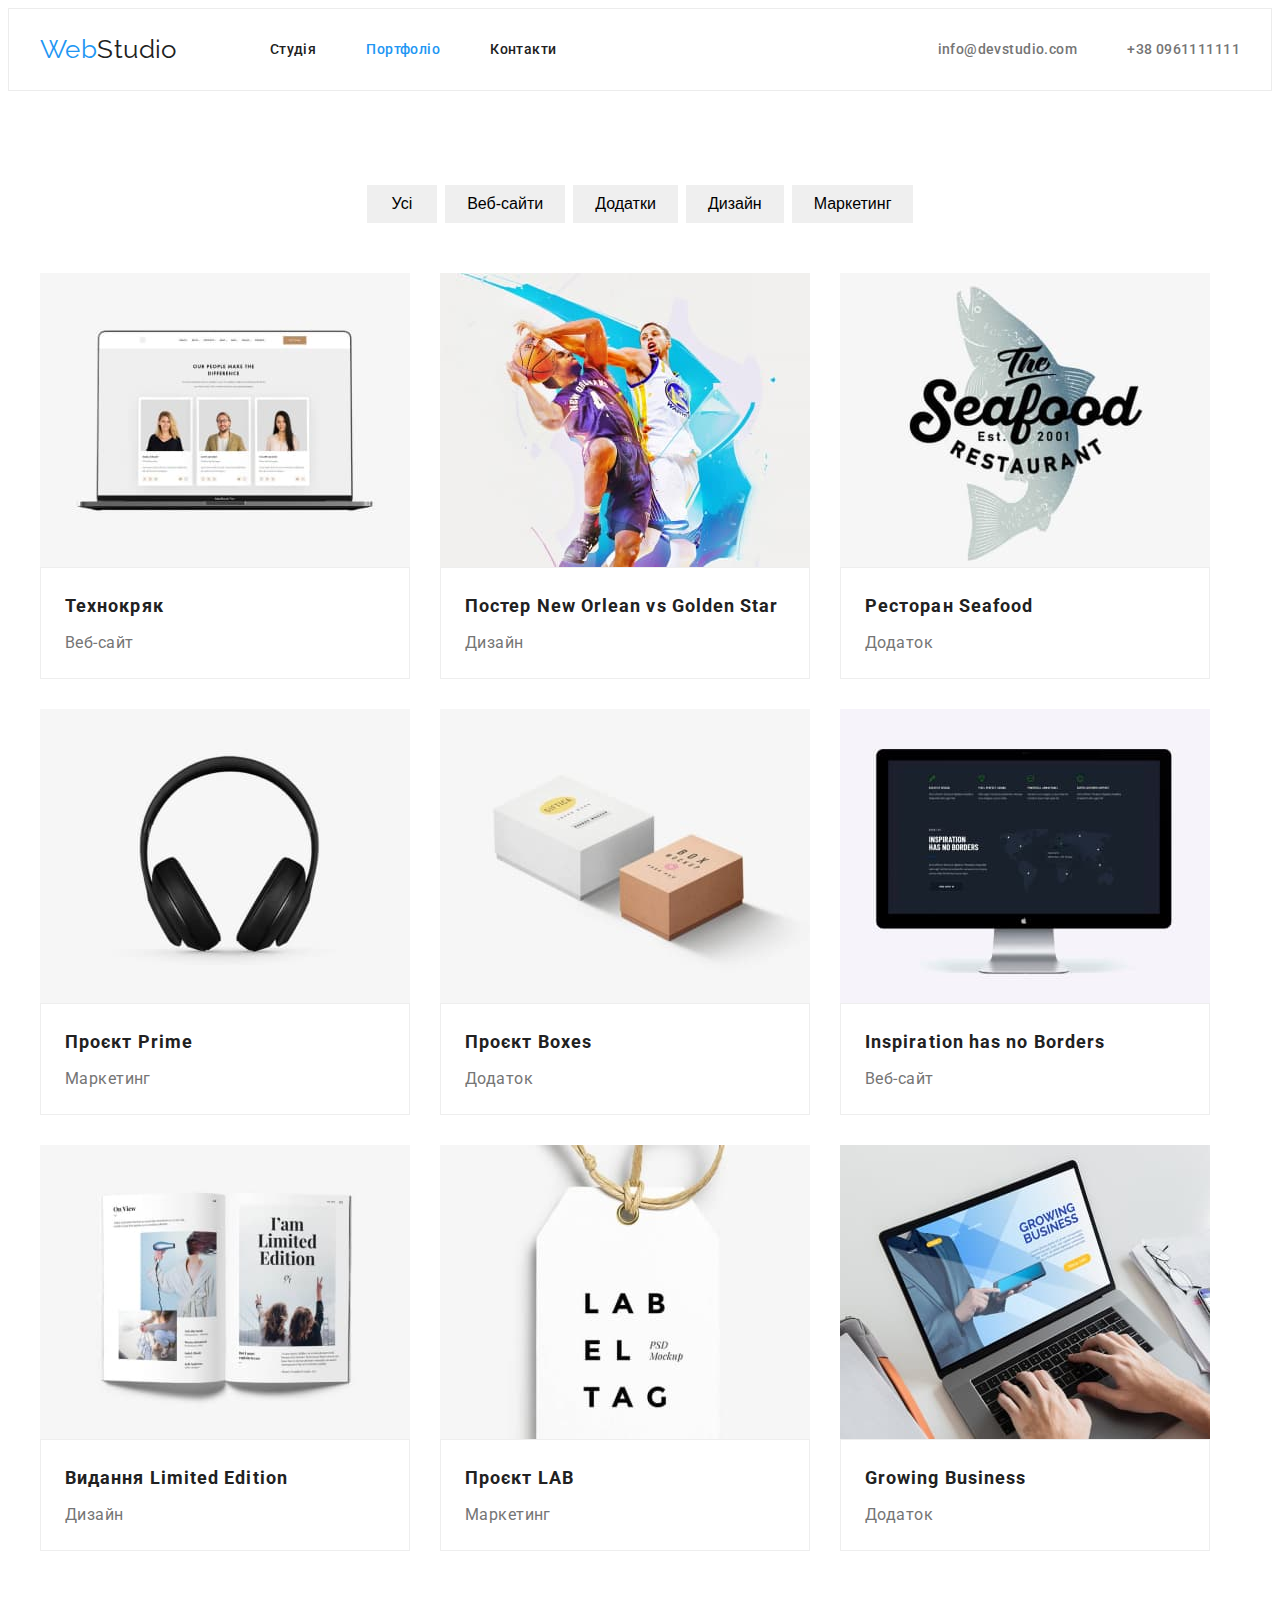
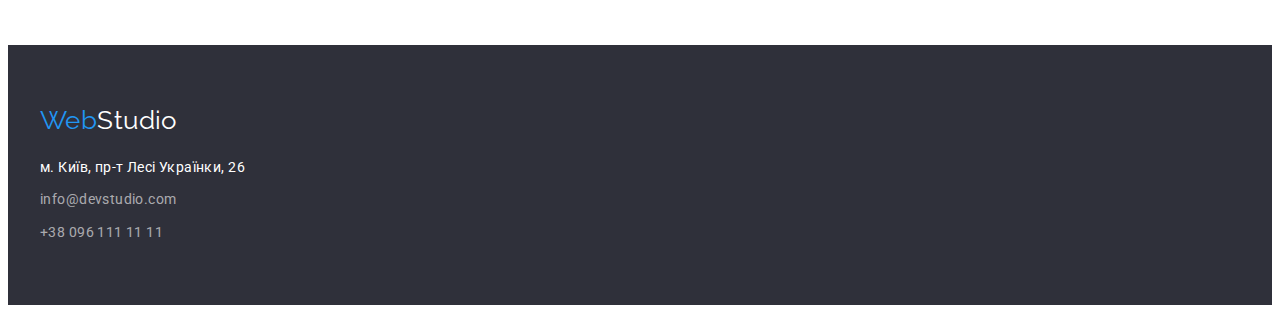
==== portfolio.html @ eb2e236a "initial commit" ====
<!DOCTYPE html>
<html lang="uk">

<head>
    <meta charset="UTF-8">
    <meta http-equiv="X-UA-Compatible" content="IE=edge">
    <meta name="viewport" content="width=device-width, initial-scale=1.0">
    <title>Портфоліо</title>
    <link rel="preconnect" href="https://fonts.googleapis.com">
    <link rel="preconnect" href="https://fonts.gstatic.com" crossorigin>
    <link
        href="https://fonts.googleapis.com/css2?family=Raleway:wght@700&family=Roboto:wght@400;500;700;900&display=swap"
        rel="stylesheet">
    <link rel="stylesheet"
        href="https://cdnjs.cloudflare.com/ajax/libs/modern-normalize/1.1.0/modern-normalize.min.css"
        integrity="sha512-wpPYUAdjBVSE4KJnH1VR1HeZfpl1ub8YT/NKx4PuQ5NmX2tKuGu6U/JRp5y+Y8XG2tV+wKQpNHVUX03MfMFn9Q=="
        crossorigin="anonymous" referrerpolicy="no-referrer" />
    <link rel="stylesheet" href="/css/styles.css" />
</head>

<body>

    <header class="header">
        <div class="container header-container">
            <nav class="navigations">
                <a class="logo-header link" href="./index.html"> <span
                        class="logo-accent link">Web</span>Studio</a>
                <ul class="site-nav list">
                    <li class="item"><a class="nav-link link "
                            href="./index.html">Студія</a>
                    </li>
                    <li class="item"><a class="nav-link link current"
                            href="./portfolio.html">Портфоліо</a>
                    </li>
                    <li class="item"><a class="nav-link link"
                            href="">Контакти</a>
                    </li>
                </ul>
            </nav>

            <ul class="contactlist list">
                <li class="item"><a class="contact-link-header link"
                        href="mailto:info@devstudio.com">info@devstudio.com</a>
                </li>
                <li class="item"><a class="contact-link-header link"
                        href="tel:+380961111111">+38
                        0961111111</a></li>
            </ul>
        </div>
    </header>



    <main>

        <section class="section portfolio">
            <div class="container">
                <h1 class="visually-hidden">Портфоліо</h1>
                <ul class="list-buttons list">
                    <li class="item"><button class="filter-btn btn-all"
                            type="button">Усі</button></li>
                    <li class="item"><button class="filter-btn"
                            type="button">Веб-сайти</button>
                    </li>
                    <li class="item"><button class="filter-btn"
                            type="button">Додатки</button>
                    </li>
                    <li class="item"><button class="filter-btn"
                            type="button">Дизайн</button>
                    </li>
                    <li class="item"><button class="filter-btn"
                            type="button">Маркетинг</button>
                    </li>
                </ul>



                <ul class="portfolio-cards list">
                    <li class="portfolio-item">
                        <img src="./images/tehnokryak.jpg" Width="370"
                            alt="приклад сайту">
                        <div class="portfolio-card">
                            <h2 class="portfolio-title">Технокряк</h2>
                            <P class="portfolio-text">Веб-сайт</P>
                        </div>
                    </li>
                    <li class="portfolio-item">
                        <img src="./images/basketball.jpg" Width="370"
                            alt="приклад дизайну">
                        <div class="portfolio-card">
                            <h2 class="portfolio-title">Постер New Orlean vs
                                Golden
                                Star
                            </h2>
                            <P class="portfolio-text">Дизайн</P>
                        </div>
                    </li>
                    <li class="portfolio-item">
                        <img src="./images/seafood.jpg" Width="370"
                            alt="приклад додатку">
                        <div class="portfolio-card">
                            <h2 class="portfolio-title">Ресторан Seafood</h2>
                            <P class="portfolio-text">Додаток</P>
                        </div>
                    </li>
                    <li class="portfolio-item">
                        <img src="./images/project-prime.jpg" Width="370"
                            alt="приклад маркетингу">
                        <div class="portfolio-card">
                            <h2 class="portfolio-title">Проєкт Prime</h2>
                            <P class="portfolio-text">Маркетинг</P>
                        </div>
                    </li>
                    <li class="portfolio-item">
                        <img src="./images/project-boxes.jpg" Width="370"
                            alt="приклад додатку">
                        <div class="portfolio-card">
                            <h2 class="portfolio-title">Проєкт Boxes</h2>
                            <P class="portfolio-text">Додаток</P>
                        </div>
                    </li>
                    <li class="portfolio-item">
                        <img src="./images/inspiration.jpg" Width="370"
                            alt="приклад вебсайту">
                        <div class="portfolio-card">
                            <h2 class="portfolio-title">Inspiration has no
                                Borders
                            </h2>
                            <P class="portfolio-text">Веб-сайт</P>
                        </div>
                    </li>
                    <li class="portfolio-item">
                        <img src="./images/limited.jpg" Width="370"
                            alt="приклад дизайну">
                        <div class="portfolio-card">
                            <h2 class="portfolio-title">Видання Limited Edition
                            </h2>
                            <P class="portfolio-text">Дизайн</P>
                        </div>
                    </li>
                    <li class="portfolio-item">
                        <img src="./images/lab.jpg" Width="370"
                            alt="приклад проєкту">
                        <div class="portfolio-card">
                            <h2 class="portfolio-title">Проєкт LAB</h2>
                            <P class="portfolio-text">Маркетинг</P>
                        </div>
                    </li>
                    <li class="portfolio-item">
                        <img src="./images/growing.jpg" Width="370"
                            alt="приклад додатку">
                        <div class="portfolio-card">
                            <h2 class="portfolio-title">Growing Business</h2>
                            <P class="portfolio-text">Додаток</P>
                        </div>
                    </li>
                </ul>
            </div>
        </section>
    </main>

    <footer class="footer">
        <div class="container">
            <a class="logo-accent link" href="./index.html">Web<span
                    class="logo-footer">Studio</span></a>
            <a class="footer-adress link"
                href="https://goo.gl/maps/vgMvrfZ8H3LoSUB27" target="_blank"
                rel="noopener noreferrer">м. Київ, пр-т Лесі Українки,
                26</a>
            <ul class="footer-list list">
                <li class="footer-item"><a class="contactlink-footer link"
                        href="mailto:info@devstudio.com">info@devstudio.com</a>
                </li>
                <li class="footer-item"><a class="contactlink-footer link"
                        href="tel:+380961111111">+38 096
                        111 11 11</a></li>
            </ul>
        </div>
    </footer>


</body>

</html>
---- css/styles.css ----
:root {
    --main-color: #212121;
    --secondary-color: #757575;
    --accent-color: #2196F3;
    --white-color: #FFFFFF;
    --background-color: #F5F5F5;
}

p,
h1,
h2,
h3,
h4,
h5,
h6 {
    margin: 0;
    padding-left: 0;
}

ul,
ol {
    margin: 0;
    padding-left: 0;
}

img {
    display: block;
    max-width: 100%;
    height: auto;
}

body {
    font-family: 'Roboto', sans-serif;
    font-size: 14px;
    letter-spacing: 0.03em;
    color: var(--main-color);
    background-color: var(--white-color);
}



.list {
    list-style: none;

}

.link {
    text-decoration: none;
}


.container {
    width: 1200px;
    padding: 0 15px;
    margin: 0 auto;
}

.section {
    padding-top: 94px;
    padding-bottom: 94px;
}

.section-title {
    text-align: center;
    font-size: 36px;
    line-height: 1.16;
    margin-bottom: 50px;
}

.site-nav .current {
    color: var(--accent-color);
}

.site-nav .link:hover,
.site-nav .link:focus {
    color: var(--accent-color);
}

.contactlink-header:hover,
.contactlink-header:focus {
    color: var(--accent-color);
}

.contactlink-footer:hover,
.contactlink-footer:focus {
    color: var(--accent-color);
}


/* Logo */

.logo-header {
    font-family: 'Raleway', sans-serif;
    font-size: 26px;
    line-height: 1.19;
    color: var(--main-color);
}

.logo-accent {
    font-family: 'Raleway', sans-serif;
    font-size: 26px;
    line-height: 1.19;
    color: var(--accent-color);
}


.logo-footer {

    color: var(--white-color);
}




/* Navigation*/

.navigations {
    display: flex;
    align-items: center;
}

.header-container {
    display: flex;
    align-items: center;
}

.header {
    padding: 25px 0;
    background-color: var(--white-color);
    border: 1px solid #ECECEC;
}

.site-nav {
    display: flex;
    justify-content: center;
    margin-left: 93px;
}

.site-nav .item {
    margin-right: 50px;

}

.site-nav .item:last-child {
    margin: 0;
}

.contactlist {
    display: flex;
    margin-left: auto;
}

.contactlist .item+.item {
    margin-left: 50px;
}

.nav-link {
    font-weight: 500;
    line-height: 1.14;
    color: var(--main-color);
    padding-top: 10px;
    padding-bottom: 10px;
}


.contact-link-header {
    font-weight: 500;
    line-height: 1.14;
    color: var(--secondary-color);
}

/* footer*/



.footer {
    padding-top: 60px;
    padding-bottom: 60px;
    background-color: #2F303A;

}

.footer-adress {
    display: block;
    margin-top: 20px;

    font-style: normal;
    line-height: 1.71;
    color: var(--white-color);
}

.footer-item:last-child {
    margin-top: 9px;
}

.footer-list {
    margin-top: 9px;
}




.contactlink-footer {
    line-height: 1.71;
    color: rgba(255, 255, 255, 0.6);

}


/* Hero */

.hero {
    padding-top: 200px;
    padding-bottom: 200px;
    text-align: center;
    background-color: #2F303A;
}


.hero-title {
    width: 696px;
    margin: 0 auto 30px;
    font-weight: 900;
    font-size: 44px;
    line-height: 1.36;
    letter-spacing: 0.06em;
    text-transform: uppercase;
    color: var(--white-color);
}

.hero-button {
    width: 216px;
    height: 50px;
    font-weight: 700;
    font-size: 16px;
    line-height: 1.87;
    cursor: pointer;
    border: none;
    color: var(--white-color);
    background-color: var(--accent-color);
}

.hero-button:focus,
.hero-button:hover {
    background-color: #188CE8
}

/* features */


.features-list {
    display: flex;

}


.features-list .item {
    max-width: 270px;
    margin-right: 30px;

}

.features-list .item:last-child {
    margin: 0;
}


.features-title {
    font-size: 14px;
    line-height: 1.14;
    text-transform: uppercase;
}

.features-text {
    margin-top: 10px;
    line-height: 1.71;
    color: var(--secondary-color);
}

/* About */

.about {
    padding-top: 0;
}

.about-list {
    display: flex;
}

.about-list .item {
    margin-right: 30px;
}

.about-list .item:last-child {
    margin: 0;
}

/* Section Team */

.team {
    background-color: #F5F4FA;
}



.team-list {
    display: flex;
}

.team-list .item {
    margin-right: 30px;
    background-color: var(--white-color);
    box-shadow: 0px 1px 3px rgba(0, 0, 0, 0.12), 0px 1px 1px rgba(0, 0, 0, 0.14), 0px 2px 1px rgba(0, 0, 0, 0.2);
    border-radius: 0px 0px 4px 4px;

}

.team-list .item:last-child {
    margin: 0;
}



.team-card {
    padding-top: 30px;
    padding-bottom: 30px;
    max-width: 270px;
    border: 1px solid #EEEEEE;
    box-shadow: 0px 1px 3px rgba(0, 0, 0, 0.12), 0px 1px 1px rgba(0, 0, 0, 0.14), 0px 2px 1px rgba(0, 0, 0, 0.2);
    border-radius: 0px 0px 4px 4px;

}

.team-name {
    font-weight: 500;
    font-size: 16px;
    line-height: 1.18;
    text-align: center;
}

.proffesion-text {
    margin-top: 10px;
    font-size: 16px;
    line-height: 1.18;
    text-align: center;
    color: var(--secondary-color);
}


/* Portfolio */



.portfolio-cards {
    display: flex;
    flex-wrap: wrap;
}

.portfolio-card {
    padding: 20px 24px;
    border: 1px solid #EEEEEE;

}

.portfolio-item {
    margin-right: 30px;
    margin-bottom: 30px;
}

.portfolio-item:nth-child(3n) {
    margin-right: 0;
}

.portfolio-item:nth-last-child(-n+3) {
    margin-bottom: 0;
}

.list-buttons {
    display: flex;
    justify-content: center;
    margin-bottom: 50px;
}

.list-buttons .item:nth-child(-n +4) {
    margin-right: 8px;
}

.filter-btn {
    padding: 6px 22px;
    font-weight: 500;
    font-size: 16px;
    line-height: 1.62;
    cursor: pointer;
    border: none;
}

.btn-all {
    padding: 6px 25px;
}

.filter-btn:hover,
.filter-btn:focus {
    color: var(--white-color);
    background-color: var(--accent-color);
}

.portfolio-title {
    font-size: 18px;
    line-height: 2;
    letter-spacing: 0.06em;
}


.portfolio-text {
    margin-top: 4px;
    font-size: 16px;
    line-height: 1.87;
    color: var(--secondary-color);
}

.visually-hidden {
    position: absolute;
    white-space: nowrap;
    width: 1px;
    height: 1px;
    overflow: hidden;
    border: 0;
    padding: 0;
    clip: rect(0 0 0 0);
    clip-path: inset(50%);
    margin: -1px;
}
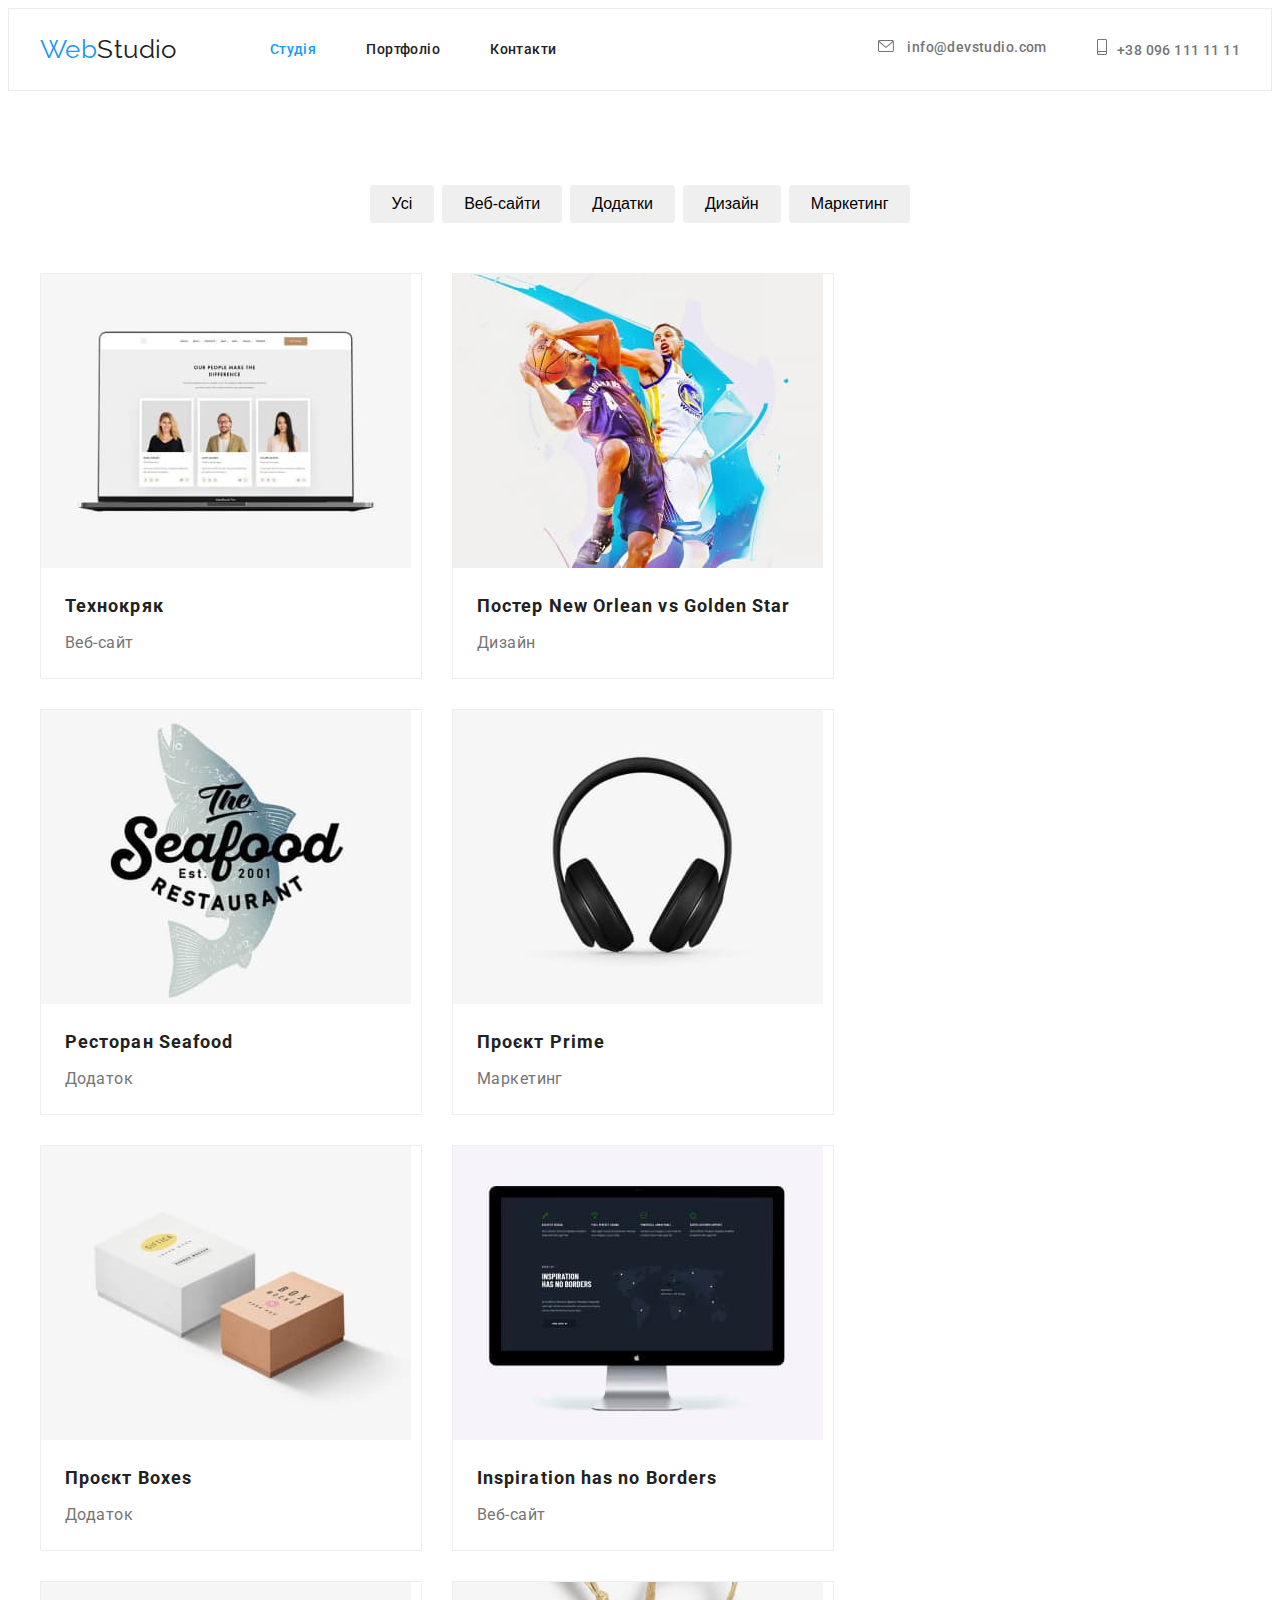
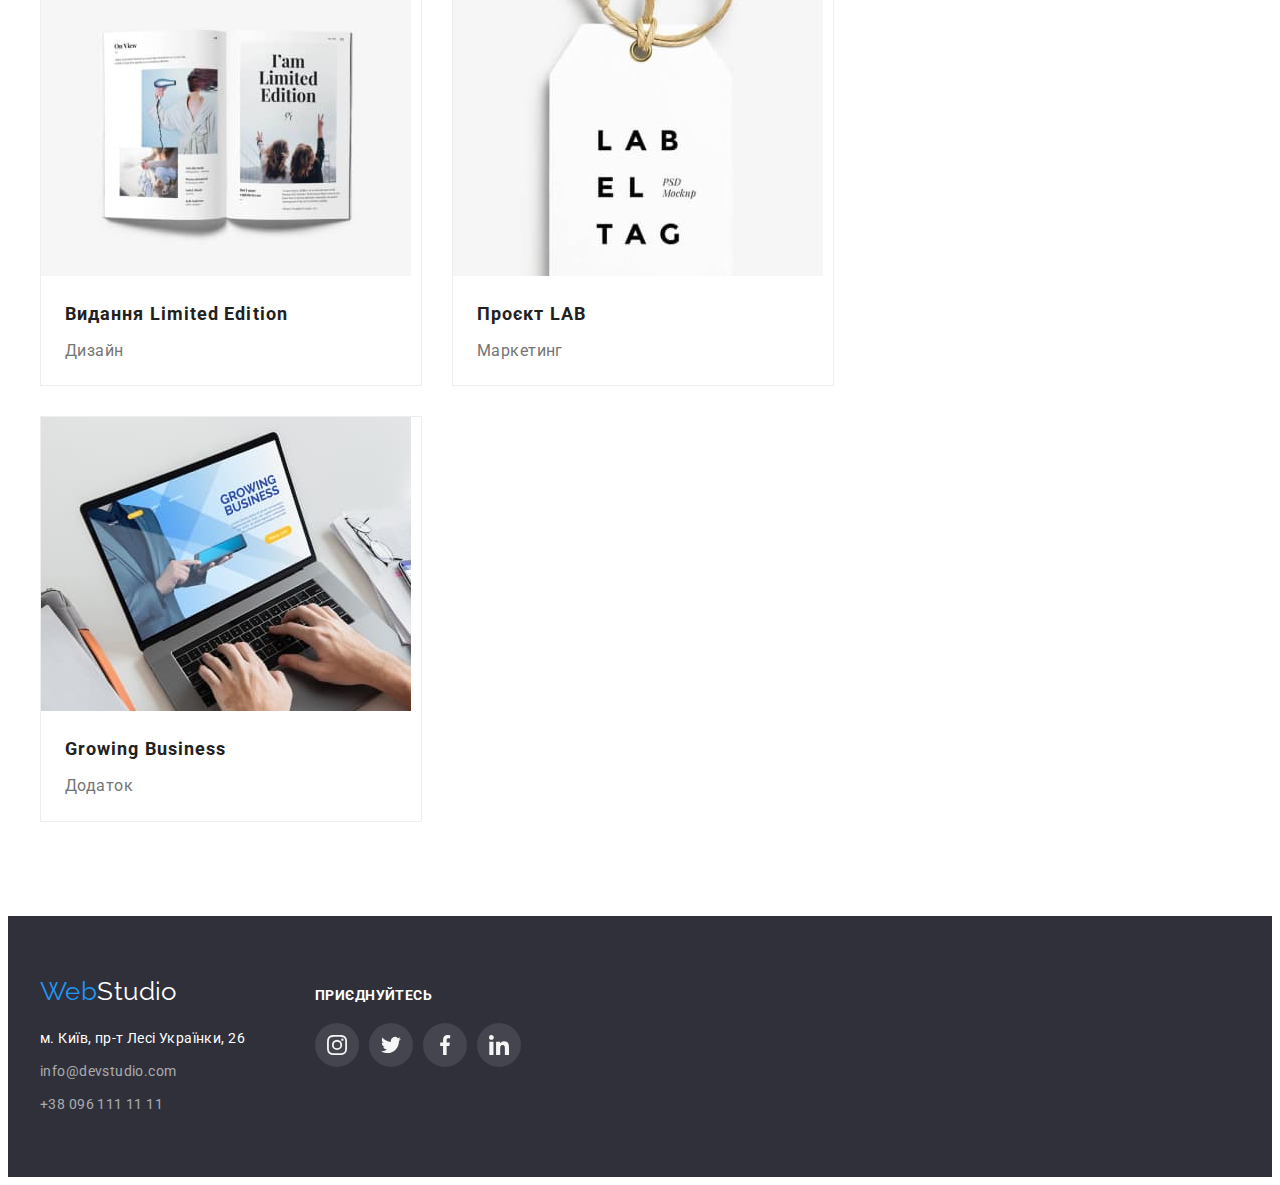
==== commit 3aacd8a1: "hw 04 compled" ====
--- a/portfolio.html
+++ b/portfolio.html
@@ -15,7 +15,7 @@
         href="https://cdnjs.cloudflare.com/ajax/libs/modern-normalize/1.1.0/modern-normalize.min.css"
         integrity="sha512-wpPYUAdjBVSE4KJnH1VR1HeZfpl1ub8YT/NKx4PuQ5NmX2tKuGu6U/JRp5y+Y8XG2tV+wKQpNHVUX03MfMFn9Q=="
         crossorigin="anonymous" referrerpolicy="no-referrer" />
-    <link rel="stylesheet" href="/css/styles.css" />
+    <link rel="stylesheet" href="./css/styles.css" />
 </head>
 
 <body>
@@ -23,28 +23,44 @@
     <header class="header">
         <div class="container header-container">
             <nav class="navigations">
+
                 <a class="logo-header link" href="./index.html"> <span
                         class="logo-accent link">Web</span>Studio</a>
+
                 <ul class="site-nav list">
-                    <li class="item"><a class="nav-link link "
+
+                    <li class="item"><a class="nav-link link current"
                             href="./index.html">Студія</a>
                     </li>
-                    <li class="item"><a class="nav-link link current"
+
+                    <li class="item"><a class="nav-link link"
                             href="./portfolio.html">Портфоліо</a>
                     </li>
+
                     <li class="item"><a class="nav-link link"
                             href="">Контакти</a>
                     </li>
-                </ul>
+
+                </ul>
+
             </nav>
 
             <ul class="contactlist list">
+
                 <li class="item"><a class="contact-link-header link"
-                        href="mailto:info@devstudio.com">info@devstudio.com</a>
-                </li>
+                        href="mailto:info@devstudio.com"> <svg
+                            class="header-icon" height="12" width="16">
+                            <use href="./images/symbol-defs.svg#icon-envelope">
+                            </use>
+                        </svg>
+                        info@devstudio.com</a></li>
                 <li class="item"><a class="contact-link-header link"
-                        href="tel:+380961111111">+38
-                        0961111111</a></li>
+                        href="tel:+380961111111"> <svg class="header-icon"
+                            width="10" height="16">
+                            <use
+                                href="./images/symbol-defs.svg#icon-smartphone">
+                            </use>
+                        </svg>+38 096 111 11 11</a></li>
             </ul>
         </div>
     </header>
@@ -77,82 +93,102 @@
 
                 <ul class="portfolio-cards list">
                     <li class="portfolio-item">
-                        <img src="./images/tehnokryak.jpg" Width="370"
-                            alt="приклад сайту">
-                        <div class="portfolio-card">
-                            <h2 class="portfolio-title">Технокряк</h2>
-                            <P class="portfolio-text">Веб-сайт</P>
-                        </div>
-                    </li>
-                    <li class="portfolio-item">
-                        <img src="./images/basketball.jpg" Width="370"
-                            alt="приклад дизайну">
-                        <div class="portfolio-card">
-                            <h2 class="portfolio-title">Постер New Orlean vs
-                                Golden
-                                Star
-                            </h2>
-                            <P class="portfolio-text">Дизайн</P>
-                        </div>
-                    </li>
-                    <li class="portfolio-item">
-                        <img src="./images/seafood.jpg" Width="370"
-                            alt="приклад додатку">
-                        <div class="portfolio-card">
-                            <h2 class="portfolio-title">Ресторан Seafood</h2>
-                            <P class="portfolio-text">Додаток</P>
-                        </div>
-                    </li>
-                    <li class="portfolio-item">
-                        <img src="./images/project-prime.jpg" Width="370"
-                            alt="приклад маркетингу">
-                        <div class="portfolio-card">
-                            <h2 class="portfolio-title">Проєкт Prime</h2>
-                            <P class="portfolio-text">Маркетинг</P>
-                        </div>
-                    </li>
-                    <li class="portfolio-item">
-                        <img src="./images/project-boxes.jpg" Width="370"
-                            alt="приклад додатку">
-                        <div class="portfolio-card">
-                            <h2 class="portfolio-title">Проєкт Boxes</h2>
-                            <P class="portfolio-text">Додаток</P>
-                        </div>
-                    </li>
-                    <li class="portfolio-item">
-                        <img src="./images/inspiration.jpg" Width="370"
-                            alt="приклад вебсайту">
-                        <div class="portfolio-card">
-                            <h2 class="portfolio-title">Inspiration has no
-                                Borders
-                            </h2>
-                            <P class="portfolio-text">Веб-сайт</P>
-                        </div>
-                    </li>
-                    <li class="portfolio-item">
-                        <img src="./images/limited.jpg" Width="370"
-                            alt="приклад дизайну">
-                        <div class="portfolio-card">
-                            <h2 class="portfolio-title">Видання Limited Edition
-                            </h2>
-                            <P class="portfolio-text">Дизайн</P>
-                        </div>
-                    </li>
-                    <li class="portfolio-item">
-                        <img src="./images/lab.jpg" Width="370"
-                            alt="приклад проєкту">
-                        <div class="portfolio-card">
-                            <h2 class="portfolio-title">Проєкт LAB</h2>
-                            <P class="portfolio-text">Маркетинг</P>
-                        </div>
-                    </li>
-                    <li class="portfolio-item">
-                        <img src="./images/growing.jpg" Width="370"
-                            alt="приклад додатку">
-                        <div class="portfolio-card">
-                            <h2 class="portfolio-title">Growing Business</h2>
-                            <P class="portfolio-text">Додаток</P>
-                        </div>
+                        <a class="portfolio-link link" href="#">
+                            <img src="./images/tehnokryak.jpg" Width="370"
+                                alt="приклад сайту">
+                            <div class="portfolio-card">
+                                <h2 class="portfolio-title">Технокряк</h2>
+                                <P class="portfolio-text">Веб-сайт</P>
+                            </div>
+                        </a>
+                    </li>
+                    <li class="portfolio-item">
+                        <a class="portfolio-link link" href="">
+                            <img src="./images/basketball.jpg" Width="370"
+                                alt="приклад дизайну">
+                            <div class="portfolio-card">
+                                <h2 class="portfolio-title">Постер New Orlean vs
+                                    Golden Star
+                                </h2>
+                                <P class="portfolio-text">Дизайн</P>
+                            </div>
+                        </a>
+                    </li>
+                    <li class="portfolio-item">
+                        <a class="portfolio-link link" href="">
+                            <img src="./images/seafood.jpg" Width="370"
+                                alt="приклад додатку">
+                            <div class="portfolio-card">
+                                <h2 class="portfolio-title">Ресторан Seafood
+                                </h2>
+                                <P class="portfolio-text">Додаток</P>
+                            </div>
+                        </a>
+                    </li>
+                    <li class="portfolio-item">
+                        <a class="portfolio-link link" href="">
+                            <img src="./images/project-prime.jpg" Width="370"
+                                alt="приклад маркетингу">
+                            <div class="portfolio-card">
+                                <h2 class="portfolio-title">Проєкт Prime</h2>
+                                <P class="portfolio-text">Маркетинг</P>
+                            </div>
+                        </a>
+                    </li>
+                    <li class="portfolio-item">
+                        <a class="portfolio-link link" href="">
+                            <img src="./images/project-boxes.jpg" Width="370"
+                                alt="приклад додатку">
+                            <div class="portfolio-card">
+                                <h2 class="portfolio-title">Проєкт Boxes</h2>
+                                <P class="portfolio-text">Додаток</P>
+                            </div>
+                        </a>
+                    </li>
+                    <li class="portfolio-item">
+                        <a class="portfolio-link link" href="">
+                            <img src="./images/inspiration.jpg" Width="370"
+                                alt="приклад вебсайту">
+                            <div class="portfolio-card">
+                                <h2 class="portfolio-title">Inspiration has no
+                                    Borders
+                                </h2>
+                                <P class="portfolio-text">Веб-сайт</P>
+                            </div>
+                        </a>
+                    </li>
+                    <li class="portfolio-item">
+                        <a class="portfolio-link link" href="">
+                            <img src="./images/limited.jpg" Width="370"
+                                alt="приклад дизайну">
+                            <div class="portfolio-card">
+                                <h2 class="portfolio-title">Видання Limited
+                                    Edition
+                                </h2>
+                                <P class="portfolio-text">Дизайн</P>
+                            </div>
+                        </a>
+                    </li>
+                    <li class="portfolio-item">
+                        <a class="portfolio-link link" href="">
+                            <img src="./images/lab.jpg" Width="370"
+                                alt="приклад проєкту">
+                            <div class="portfolio-card">
+                                <h2 class="portfolio-title">Проєкт LAB</h2>
+                                <P class="portfolio-text">Маркетинг</P>
+                            </div>
+                        </a>
+                    </li>
+                    <li class="portfolio-item">
+                        <a class="portfolio-link link" href="">
+                            <img src="./images/growing.jpg" Width="370"
+                                alt="приклад додатку">
+                            <div class="portfolio-card">
+                                <h2 class="portfolio-title">Growing Business
+                                </h2>
+                                <P class="portfolio-text">Додаток</P>
+                            </div>
+                        </a>
                     </li>
                 </ul>
             </div>
@@ -160,22 +196,70 @@
     </main>
 
     <footer class="footer">
-        <div class="container">
-            <a class="logo-accent link" href="./index.html">Web<span
-                    class="logo-footer">Studio</span></a>
-            <a class="footer-adress link"
-                href="https://goo.gl/maps/vgMvrfZ8H3LoSUB27" target="_blank"
-                rel="noopener noreferrer">м. Київ, пр-т Лесі Українки,
-                26</a>
-            <ul class="footer-list list">
-                <li class="footer-item"><a class="contactlink-footer link"
-                        href="mailto:info@devstudio.com">info@devstudio.com</a>
-                </li>
-                <li class="footer-item"><a class="contactlink-footer link"
-                        href="tel:+380961111111">+38 096
-                        111 11 11</a></li>
-            </ul>
+        <div class="container footer-container">
+            <div class="footer-box">
+                <a class="logo-accent link" href="./index.html">Web<span
+                        class="logo-footer">Studio</span></a>
+                <a class="footer-adress link"
+                    href="https://goo.gl/maps/vgMvrfZ8H3LoSUB27" target="_blank"
+                    rel="noopener noreferrer">м. Київ, пр-т Лесі Українки,
+                    26</a>
+                <ul class="footer-list list">
+                    <li class="footer-item"><a class="contactlink-footer link"
+                            href="mailto:info@devstudio.com">info@devstudio.com</a>
+                    </li>
+                    <li class="footer-item"><a class="contactlink-footer link"
+                            href="tel:+380961111111">+38 096
+                            111 11 11</a></li>
+                </ul>
+            </div>
+            <div class="join">
+                <h3 class="join-title">Приєднуйтесь</h3>
+                <ul class="join-list list">
+                    <li class="join-item">
+                        <a href="" class="join-link">
+                            <svg class="join-icon">
+                                <use
+                                    href="./images/symbol-defs.svg#icon-instagram">
+                                </use>
+                            </svg>
+                        </a>
+                    </li>
+                    <li class="join-item">
+                        <a href="" class="join-link">
+                            <svg class="join-icon">
+                                <use
+                                    href="./images/symbol-defs.svg#icon-twitter">
+                                </use>
+                            </svg>
+                        </a>
+                    </li>
+                    <li class="join-item">
+                        <a href="" class="join-link">
+                            <svg class="join-icon">
+                                <use
+                                    href="./images/symbol-defs.svg#icon-facebook">
+                                </use>
+                            </svg>
+                        </a>
+                    </li>
+                    <li class="join-item">
+                        <a href="" class="join-link">
+                            <svg class="join-icon">
+                                <use
+                                    href="./images/symbol-defs.svg#icon-linkedin">
+                                </use>
+                            </svg>
+                        </a>
+                    </li>
+                </ul>
+
+            </div>
+
         </div>
+
+
+
     </footer>
 
 
--- a/css/styles.css
+++ b/css/styles.css
@@ -76,10 +76,7 @@
     color: var(--accent-color);
 }
 
-.contactlink-header:hover,
-.contactlink-header:focus {
-    color: var(--accent-color);
-}
+
 
 .contactlink-footer:hover,
 .contactlink-footer:focus {
@@ -136,19 +133,13 @@
     margin-left: 93px;
 }
 
-.site-nav .item {
+.site-nav .item:not(:last-child) {
     margin-right: 50px;
 
 }
 
-.site-nav .item:last-child {
-    margin: 0;
-}
-
-.contactlist {
-    display: flex;
-    margin-left: auto;
-}
+
+
 
 .contactlist .item+.item {
     margin-left: 50px;
@@ -162,11 +153,27 @@
     padding-bottom: 10px;
 }
 
+.contactlist {
+    display: flex;
+    margin-left: auto;
+}
 
 .contact-link-header {
     font-weight: 500;
     line-height: 1.14;
     color: var(--secondary-color);
+}
+
+.header-icon {
+    margin-right: 10px;
+    fill: currentColor;
+}
+
+
+.contact-link-header:hover,
+.contact-link-header:focus {
+    color: var(--accent-color);
+    fill: var(--accent-color);
 }
 
 /* footer*/
@@ -214,8 +221,11 @@
     padding-bottom: 200px;
     text-align: center;
     background-color: #2F303A;
-}
-
+    background-image: linear-gradient(to right, rgba(47, 48, 58, 0.4), rgba(47, 48, 58, 0.4)), url("../images/hero-background.jpg");
+    background-repeat: no-repeat;
+    background-position: center;
+
+}
 
 .hero-title {
     width: 696px;
@@ -236,6 +246,7 @@
     line-height: 1.87;
     cursor: pointer;
     border: none;
+    border-radius: 4px;
     color: var(--white-color);
     background-color: var(--accent-color);
 }
@@ -250,22 +261,30 @@
 
 .features-list {
     display: flex;
-
-}
-
-
-.features-list .item {
-    max-width: 270px;
+}
+
+.features-item:not(:last-child) {
     margin-right: 30px;
-
-}
-
-.features-list .item:last-child {
-    margin: 0;
+}
+
+
+.feature-box {
+    display: flex;
+    justify-content: center;
+    align-items: center;
+    width: 270px;
+    height: 120px;
+}
+
+
+.feature-icon {
+    width: 70px;
+    height: 70px;
 }
 
 
 .features-title {
+    margin-top: 30px;
     font-size: 14px;
     line-height: 1.14;
     text-transform: uppercase;
@@ -338,7 +357,7 @@
     text-align: center;
 }
 
-.proffesion-text {
+.profession-text {
     margin-top: 10px;
     font-size: 16px;
     line-height: 1.18;
@@ -347,33 +366,52 @@
 }
 
 
+/* Clients */
+
+
+.clients-list {
+    display: flex;
+    justify-content: center;
+    align-items: center;
+}
+
+.clients-item:not(:last-child) {
+    margin-right: 30px;
+}
+
+.clients-item {
+    width: 170px;
+    height: 92px;
+}
+
+.clients-link {
+    display: flex;
+    justify-content: center;
+    align-items: center;
+    width: 100%;
+    height: 100%;
+
+    border: 1px solid #AFB1B8;
+    border-radius: 4px;
+    fill: #AFB1B8;
+}
+
+.client-link:hover,
+.client-link:focus {
+    border: 1px solid var(--accent-color);
+}
+
+.clients-link:hover,
+.clients-link:focus {
+    fill: var(--accent-color);
+}
+
+.clients-logo {
+    width: 106px;
+    height: 60px;
+}
+
 /* Portfolio */
-
-
-
-.portfolio-cards {
-    display: flex;
-    flex-wrap: wrap;
-}
-
-.portfolio-card {
-    padding: 20px 24px;
-    border: 1px solid #EEEEEE;
-
-}
-
-.portfolio-item {
-    margin-right: 30px;
-    margin-bottom: 30px;
-}
-
-.portfolio-item:nth-child(3n) {
-    margin-right: 0;
-}
-
-.portfolio-item:nth-last-child(-n+3) {
-    margin-bottom: 0;
-}
 
 .list-buttons {
     display: flex;
@@ -392,11 +430,9 @@
     line-height: 1.62;
     cursor: pointer;
     border: none;
-}
-
-.btn-all {
-    padding: 6px 25px;
-}
+    border-radius: 4px;
+}
+
 
 .filter-btn:hover,
 .filter-btn:focus {
@@ -404,10 +440,51 @@
     background-color: var(--accent-color);
 }
 
+
+.portfolio-item:hover {
+    box-shadow: 0px 1px 1px rgba(0, 0, 0, 0.12),
+        0px 4px 4px rgba(0, 0, 0, 0.06),
+        1px 4px 6px rgba(0, 0, 0, 0.16);
+}
+
+.portfolio-lin .link:hover {
+    box-shadow: 0px 1px 1px rgba(0, 0, 0, 0.12),
+        0px 4px 4px rgba(0, 0, 0, 0.06),
+        1px 4px 6px rgba(0, 0, 0, 0.16);
+}
+
+.portfolio-cards {
+    display: flex;
+    flex-wrap: wrap;
+    gap: 30px;
+}
+
+.portfolio-card {
+    padding: 20px 24px;
+}
+
+.portfolio-item {
+    /* margin-right: 30px;
+    margin-bottom: 30px; */
+    width: calc((100% - 60px)/3);
+    border: 1px solid #EEEEEE;
+}
+
+/* .portfolio-item:nth-child(3n) {
+    margin-right: 0;
+
+}
+
+.portfolio-item:nth-last-child(-n+3) {
+    margin-bottom: 0;
+} */
+
+
 .portfolio-title {
     font-size: 18px;
     line-height: 2;
     letter-spacing: 0.06em;
+    color: var(--main-color);
 }
 
 
@@ -429,4 +506,61 @@
     clip: rect(0 0 0 0);
     clip-path: inset(50%);
     margin: -1px;
+}
+
+.footer-container {
+    display: flex;
+    align-items: baseline;
+}
+
+.join {
+    margin-left: 70px;
+}
+
+.join-title {
+    margin-bottom: 20px;
+
+    font-weight: 700;
+    font-size: 14px;
+    line-height: 16px;
+    letter-spacing: 0.03em;
+    text-transform: uppercase;
+
+    color: #FFFFFF;
+}
+
+.join-list {
+    width: 206px;
+    height: 44px;
+
+    display: flex;
+}
+
+.join-item:not(:last-child) {
+    margin-right: 10px;
+}
+
+.join-link {
+    width: 44px;
+    height: 44px;
+
+    border-radius: 50%;
+    background-color: rgba(255, 255, 255, 0.1);
+    ;
+
+    display: flex;
+    align-items: center;
+    justify-content: center;
+    color: var(--background-color);
+}
+
+.join-link:hover,
+.join-link:focus {
+    background-color: var(--accent-color);
+}
+
+.join-icon {
+    width: 20px;
+    height: 20px;
+    fill: currentColor;
 }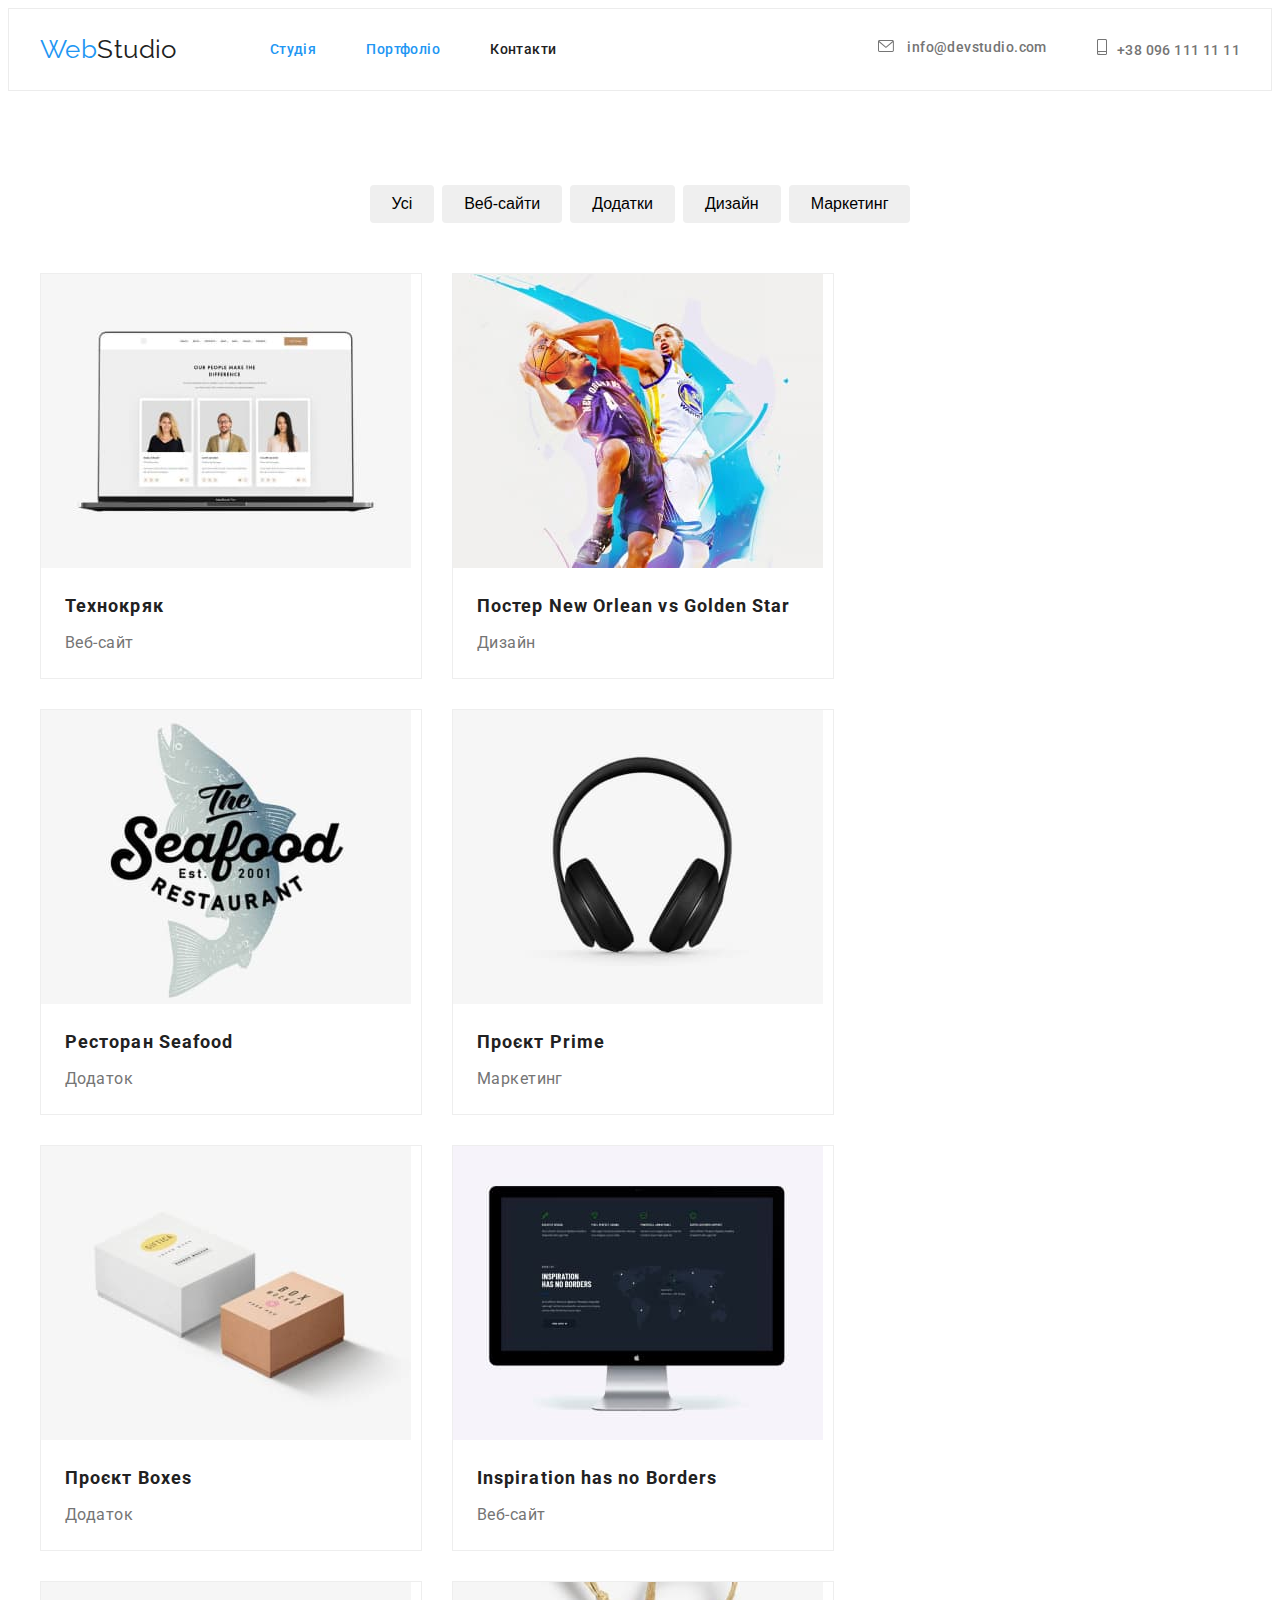
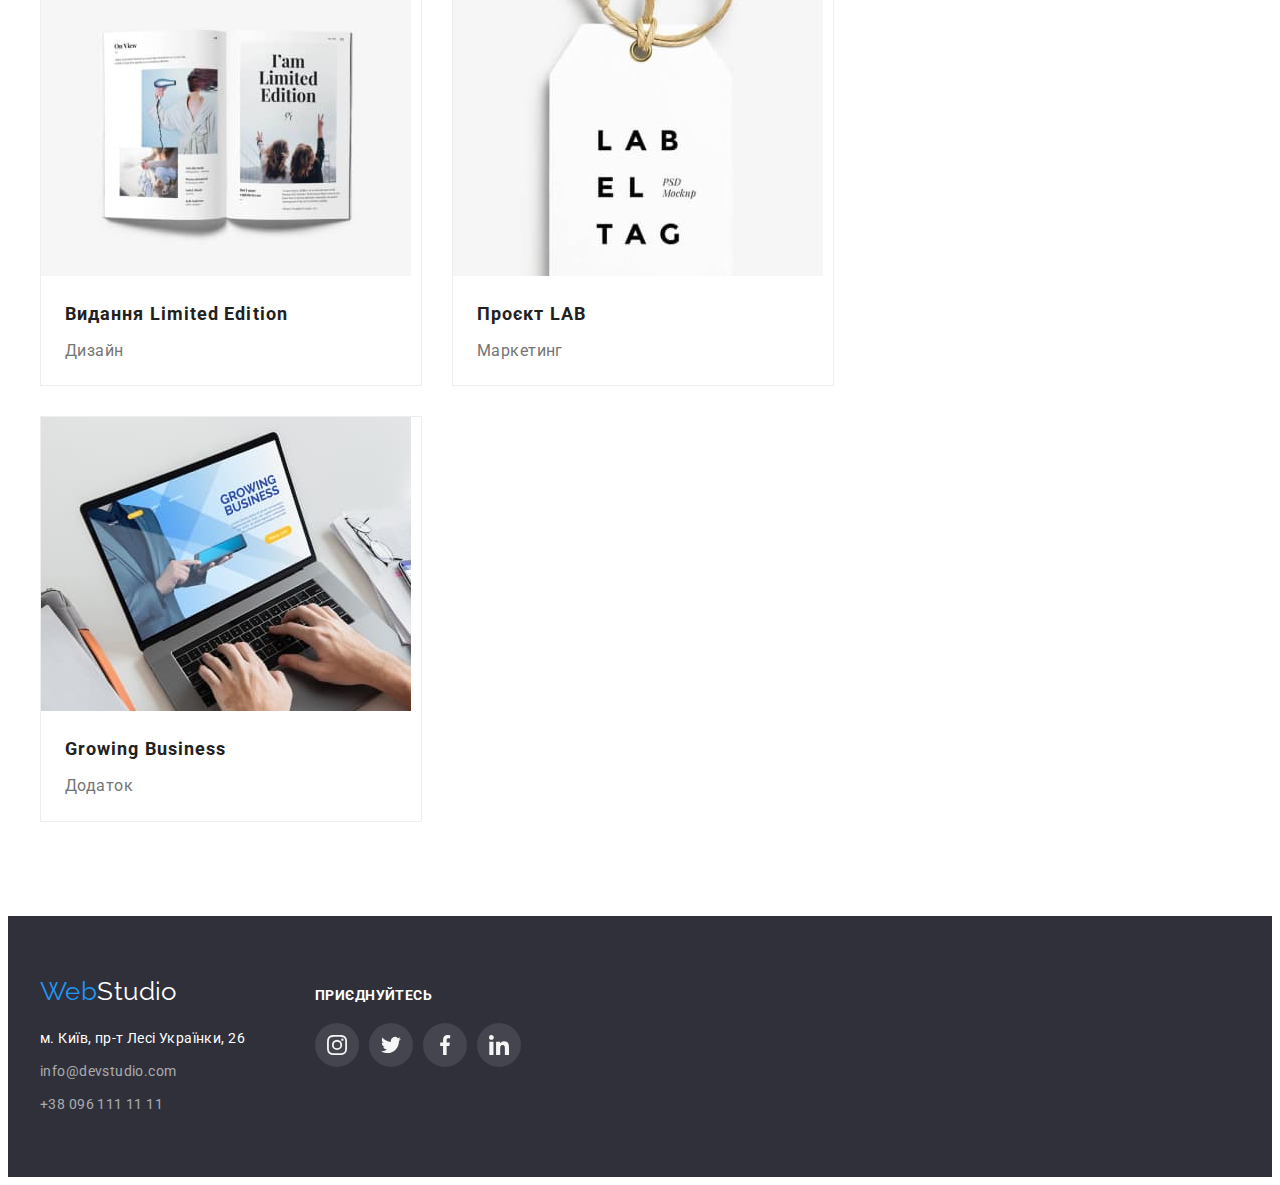
==== commit dff22e04: "Update portfolio.html" ====
--- a/portfolio.html
+++ b/portfolio.html
@@ -33,7 +33,7 @@
                             href="./index.html">Студія</a>
                     </li>
 
-                    <li class="item"><a class="nav-link link"
+                    <li class="item"><a class="nav-link link current"
                             href="./portfolio.html">Портфоліо</a>
                     </li>
 
--- a/css/styles.css
+++ b/css/styles.css
@@ -441,13 +441,11 @@
 }
 
 
-.portfolio-item:hover {
-    box-shadow: 0px 1px 1px rgba(0, 0, 0, 0.12),
-        0px 4px 4px rgba(0, 0, 0, 0.06),
-        1px 4px 6px rgba(0, 0, 0, 0.16);
-}
-
-.portfolio-lin .link:hover {
+.portfolio-link {
+    display: block;
+}
+
+.portfolio-link:hover {
     box-shadow: 0px 1px 1px rgba(0, 0, 0, 0.12),
         0px 4px 4px rgba(0, 0, 0, 0.06),
         1px 4px 6px rgba(0, 0, 0, 0.16);
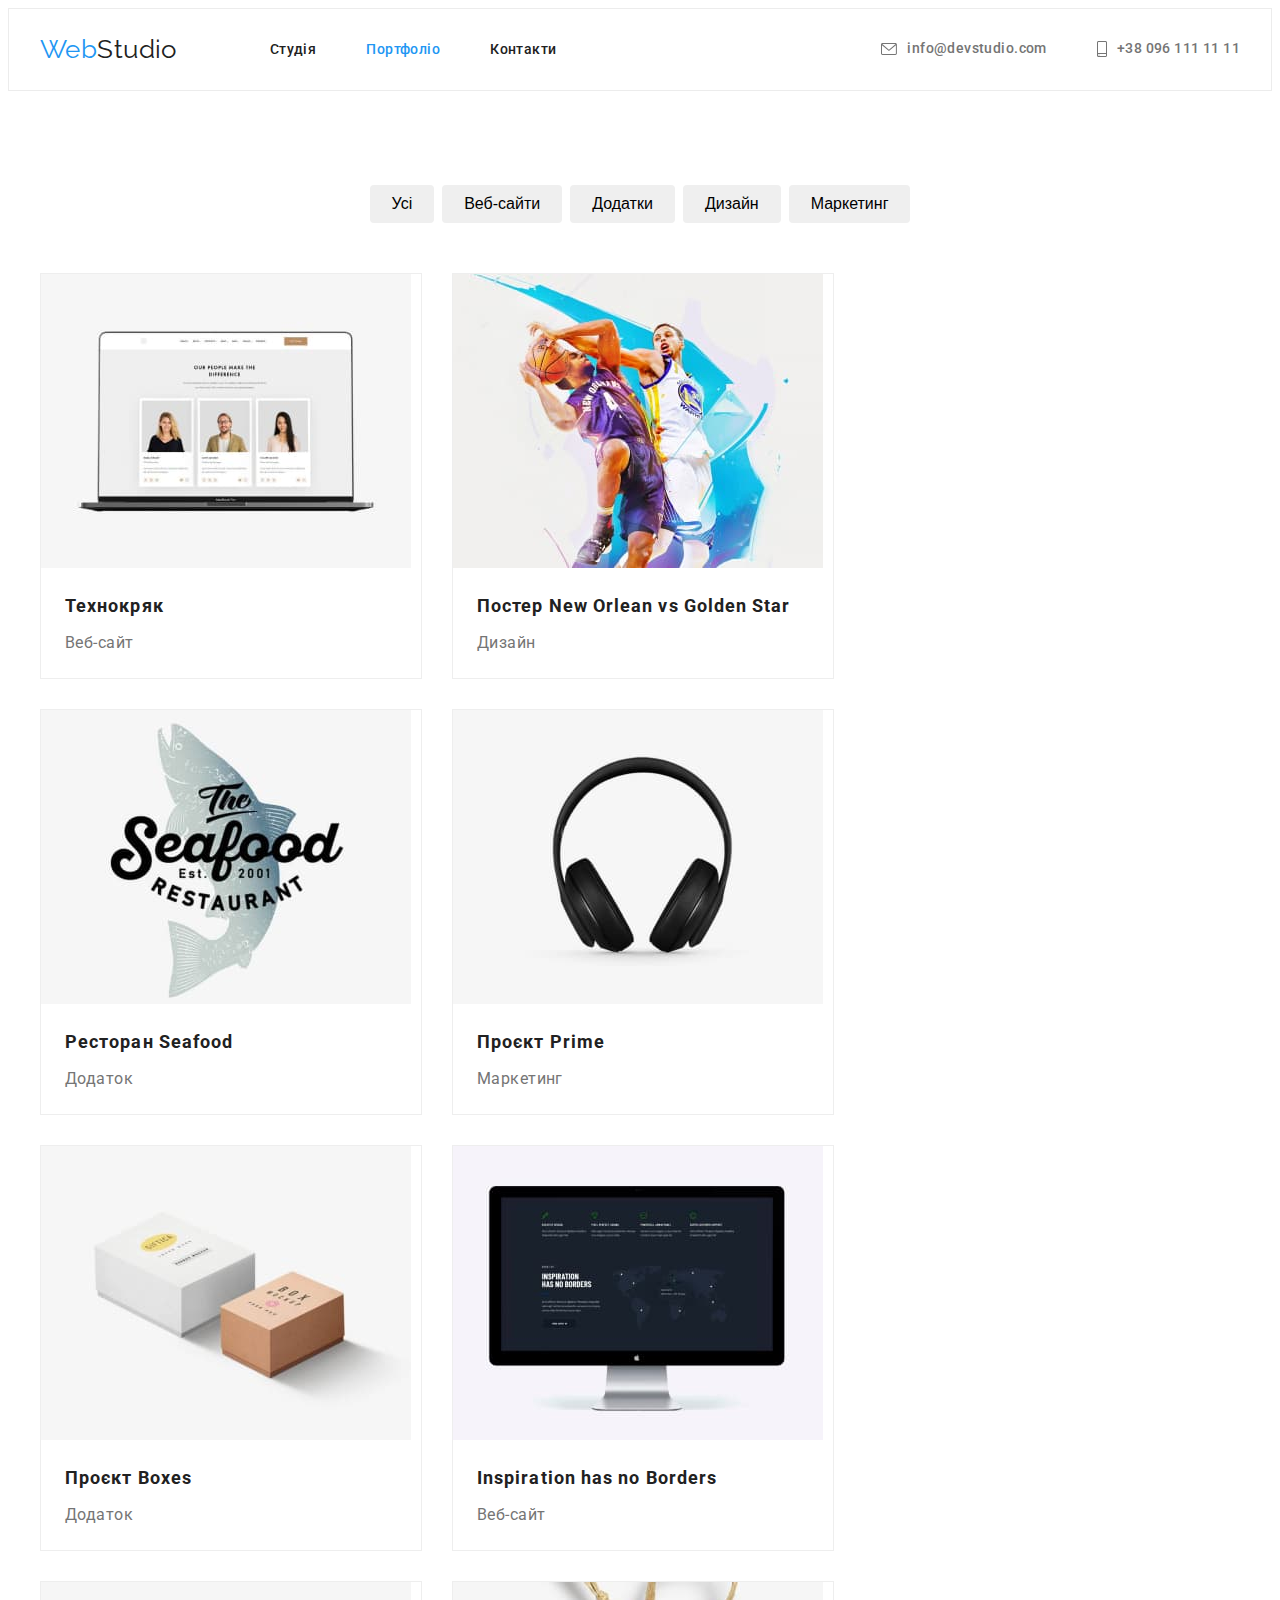
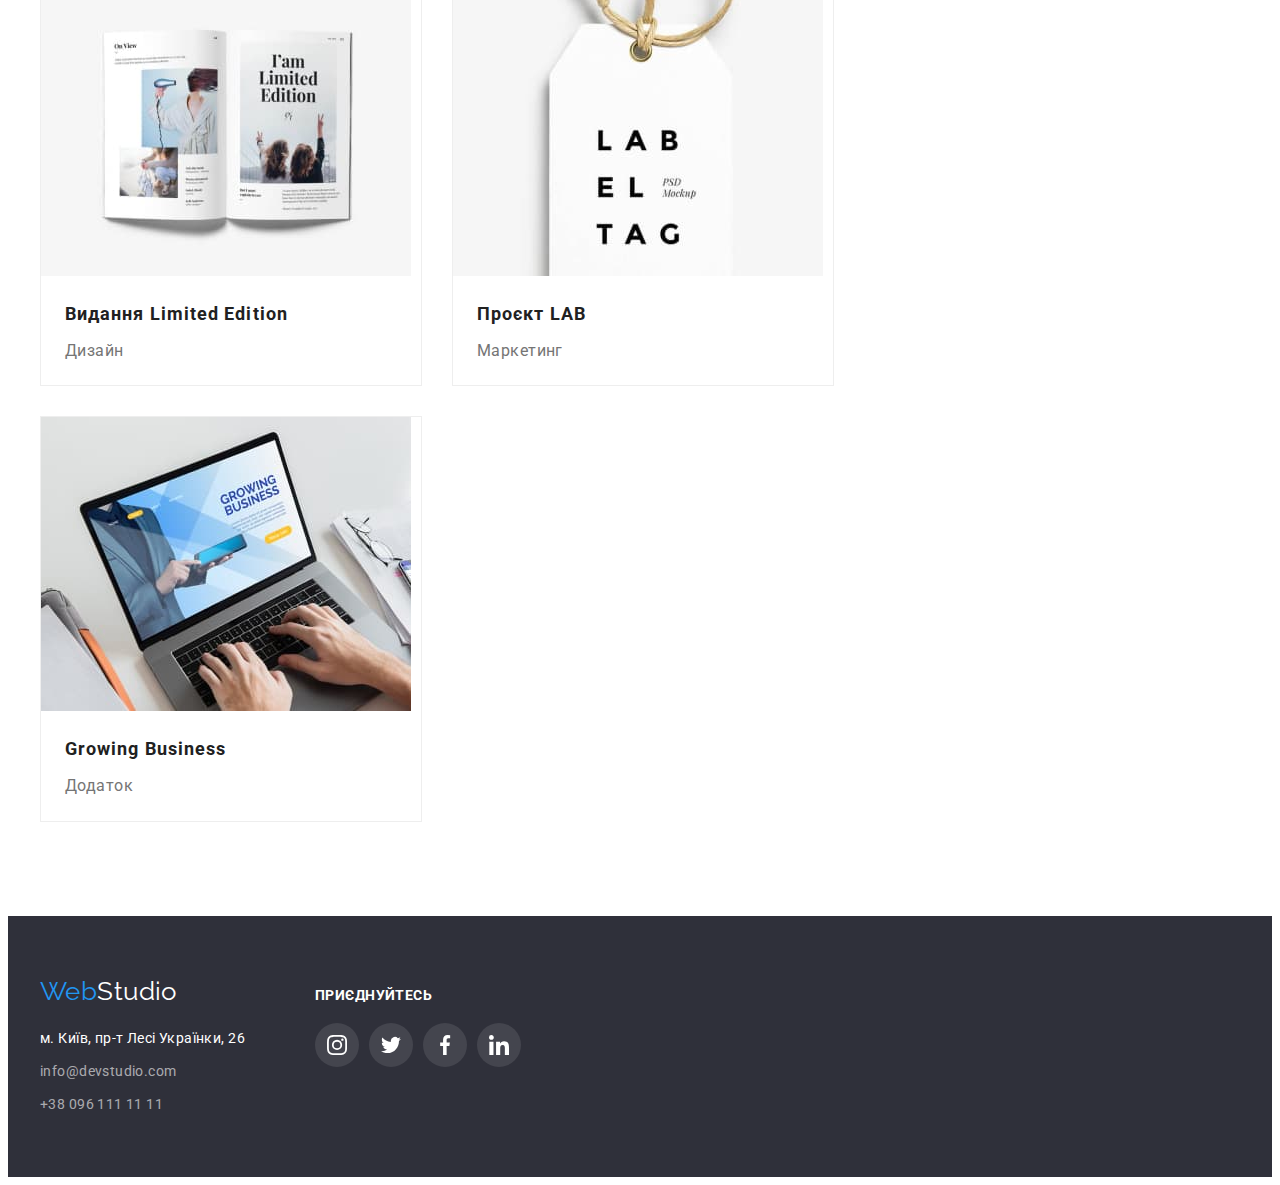
==== commit 2bffae56: "доробив" ====
--- a/portfolio.html
+++ b/portfolio.html
@@ -29,7 +29,7 @@
 
                 <ul class="site-nav list">
 
-                    <li class="item"><a class="nav-link link current"
+                    <li class="item"><a class="nav-link link"
                             href="./index.html">Студія</a>
                     </li>
 
@@ -197,7 +197,7 @@
 
     <footer class="footer">
         <div class="container footer-container">
-            <div class="footer-box">
+            <div class="container-contacts">
                 <a class="logo-accent link" href="./index.html">Web<span
                         class="logo-footer">Studio</span></a>
                 <a class="footer-adress link"
@@ -213,12 +213,12 @@
                             111 11 11</a></li>
                 </ul>
             </div>
-            <div class="join">
+            <div class="container-join">
                 <h3 class="join-title">Приєднуйтесь</h3>
                 <ul class="join-list list">
                     <li class="join-item">
                         <a href="" class="join-link">
-                            <svg class="join-icon">
+                            <svg class="join-icon" width="20px" height="20px">
                                 <use
                                     href="./images/symbol-defs.svg#icon-instagram">
                                 </use>
@@ -227,7 +227,7 @@
                     </li>
                     <li class="join-item">
                         <a href="" class="join-link">
-                            <svg class="join-icon">
+                            <svg class="join-icon" width="20px" height="20px">
                                 <use
                                     href="./images/symbol-defs.svg#icon-twitter">
                                 </use>
@@ -236,7 +236,7 @@
                     </li>
                     <li class="join-item">
                         <a href="" class="join-link">
-                            <svg class="join-icon">
+                            <svg class="join-icon" width="20px" height="20px">
                                 <use
                                     href="./images/symbol-defs.svg#icon-facebook">
                                 </use>
@@ -245,7 +245,7 @@
                     </li>
                     <li class="join-item">
                         <a href="" class="join-link">
-                            <svg class="join-icon">
+                            <svg class="join-icon" width="20px" height="20px">
                                 <use
                                     href="./images/symbol-defs.svg#icon-linkedin">
                                 </use>
@@ -253,13 +253,8 @@
                         </a>
                     </li>
                 </ul>
-
             </div>
-
         </div>
-
-
-
     </footer>
 
 
--- a/css/styles.css
+++ b/css/styles.css
@@ -138,9 +138,6 @@
 
 }
 
-
-
-
 .contactlist .item+.item {
     margin-left: 50px;
 }
@@ -159,6 +156,8 @@
 }
 
 .contact-link-header {
+    display: flex;
+    align-items: center;
     font-weight: 500;
     line-height: 1.14;
     color: var(--secondary-color);
@@ -221,7 +220,10 @@
     padding-bottom: 200px;
     text-align: center;
     background-color: #2F303A;
-    background-image: linear-gradient(to right, rgba(47, 48, 58, 0.4), rgba(47, 48, 58, 0.4)), url("../images/hero-background.jpg");
+    background-image: linear-gradient(to right,
+            rgba(47, 48, 58, 0.4),
+            rgba(47, 48, 58, 0.4)),
+        url("../images/hero-background.jpg");
     background-repeat: no-repeat;
     background-position: center;
 
@@ -263,17 +265,22 @@
     display: flex;
 }
 
+.features-item {
+    width: 270px;
+}
+
 .features-item:not(:last-child) {
     margin-right: 30px;
 }
 
 
-.feature-box {
-    display: flex;
-    justify-content: center;
-    align-items: center;
-    width: 270px;
+.feature-container {
+    display: flex;
+    justify-content: center;
+    align-items: center;
+    border-radius: 4px;
     height: 120px;
+    background-color: #F5F4FA;
 }
 
 
@@ -321,9 +328,40 @@
 }
 
 
-
 .team-list {
     display: flex;
+}
+
+.team-socials-list {
+    display: flex;
+    justify-content: center;
+    align-items: center;
+}
+
+.social {
+    display: flex;
+    justify-content: center;
+    align-items: center;
+    border-radius: 50%;
+    width: 44px;
+    height: 44px;
+    color: #AFB1B8;
+
+
+}
+
+.social:hover,
+.social:focus {
+    color: var(--white-color);
+    background-color: var(--accent-color);
+}
+
+.socials-logo {
+    fill: currentColor;
+}
+
+.socials .socials-item:not(:last-child) {
+    margin-right: 10px;
 }
 
 .team-list .item {
@@ -368,7 +406,6 @@
 
 /* Clients */
 
-
 .clients-list {
     display: flex;
     justify-content: center;
@@ -393,22 +430,27 @@
 
     border: 1px solid #AFB1B8;
     border-radius: 4px;
-    fill: #AFB1B8;
-}
-
-.client-link:hover,
-.client-link:focus {
-    border: 1px solid var(--accent-color);
+}
+
+.clients-link {
+    display: flex;
+    justify-content: center;
+    align-items: center;
+    width: 100%;
+    height: 100%;
+    border: 1px solid #AFB1B8;
+    border-radius: 4px;
+    color: #AFB1B8;
+}
+
+.clients-logo {
+    fill: currentColor;
 }
 
 .clients-link:hover,
 .clients-link:focus {
-    fill: var(--accent-color);
-}
-
-.clients-logo {
-    width: 106px;
-    height: 60px;
+    color: var(--accent-color);
+    border-color: var(--accent-color);
 }
 
 /* Portfolio */
@@ -438,6 +480,9 @@
 .filter-btn:focus {
     color: var(--white-color);
     background-color: var(--accent-color);
+    box-shadow: 0px 3px 1px rgba(0, 0, 0, 0.1),
+        0px 1px 2px rgba(0, 0, 0, 0.08),
+        0px 2px 2px rgba(0, 0, 0, 0.12);
 }
 
 
@@ -468,14 +513,7 @@
     border: 1px solid #EEEEEE;
 }
 
-/* .portfolio-item:nth-child(3n) {
-    margin-right: 0;
-
-}
-
-.portfolio-item:nth-last-child(-n+3) {
-    margin-bottom: 0;
-} */
+
 
 
 .portfolio-title {
@@ -511,7 +549,7 @@
     align-items: baseline;
 }
 
-.join {
+.container-join {
     margin-left: 70px;
 }
 
@@ -549,7 +587,7 @@
     display: flex;
     align-items: center;
     justify-content: center;
-    color: var(--background-color);
+    color: var(--white-color);
 }
 
 .join-link:hover,
@@ -558,7 +596,5 @@
 }
 
 .join-icon {
-    width: 20px;
-    height: 20px;
     fill: currentColor;
 }